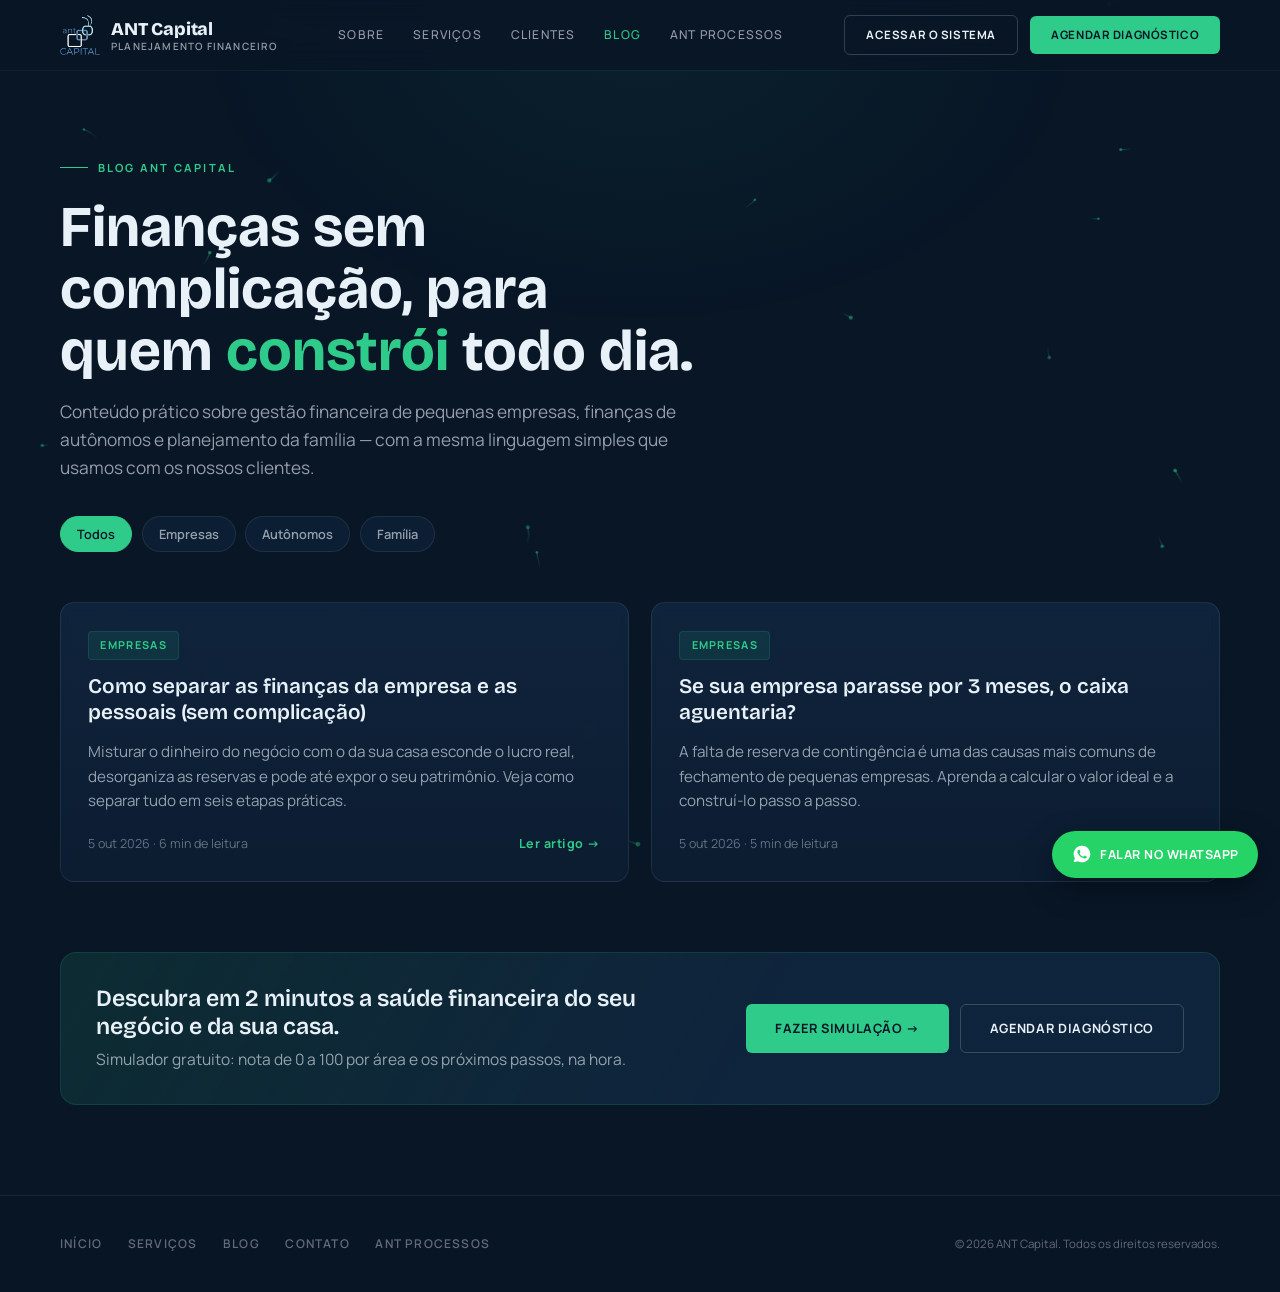
==== blog/index.html @ 0b6f9e95 "Add files via upload" ====
<!DOCTYPE html>
<html lang="pt-BR">
<head>
  <meta charset="UTF-8" />
  <meta name="viewport" content="width=device-width, initial-scale=1.0" />
  <title>Blog ANT Capital — Finanças para empresas, autônomos e famílias</title>
  <meta name="description" content="Artigos práticos sobre gestão financeira de pequenas empresas, finanças de autônomos e planejamento financeiro familiar. Conteúdo da ANT Capital, de Belo Horizonte." />
  <meta name="author" content="Rodrigo Silva — ANT Capital" />
  <meta name="robots" content="index, follow" />
  <link rel="canonical" href="https://www.antcapital.com.br/blog/" />

  <meta property="og:type" content="website" />
  <meta property="og:url" content="https://www.antcapital.com.br/blog/" />
  <meta property="og:title" content="Blog ANT Capital — Finanças sem complicação" />
  <meta property="og:description" content="Artigos práticos sobre gestão financeira de PMEs, autônomos e famílias." />
  <meta property="og:image" content="https://www.antcapital.com.br/rodrigo-silva.png" />
  <meta property="og:locale" content="pt_BR" />
  <meta property="og:site_name" content="ANT Capital" />
  <meta name="twitter:card" content="summary_large_image" />

  <link rel="icon" type="image/png" href="/blog/assets/favicon.png" />
  <link rel="preconnect" href="https://fonts.googleapis.com" />
  <link rel="preconnect" href="https://fonts.gstatic.com" crossorigin />
  <link href="https://fonts.googleapis.com/css2?family=Bricolage+Grotesque:opsz,wght@12..96,500;12..96,600;12..96,700;12..96,800&family=Manrope:wght@400;500;600;700&display=swap" rel="stylesheet" />
  <link rel="stylesheet" href="/blog/assets/blog.css" />

  <script type="application/ld+json">
  {
    "@context": "https://schema.org",
    "@type": "Blog",
    "name": "Blog ANT Capital",
    "url": "https://www.antcapital.com.br/blog/",
    "inLanguage": "pt-BR",
    "publisher": { "@type": "Organization", "name": "ANT Capital", "url": "https://www.antcapital.com.br/" }
  }
  </script>
</head>
<body data-page="blog">
<canvas id="ants" aria-hidden="true"></canvas>
<div class="glow" aria-hidden="true"></div>

<nav class="nav" aria-label="Principal">
  <div class="container nav-inner">
    <a href="/" class="nav-logo" aria-label="ANT Capital — início">
      <img src="/blog/assets/logo-ant.png" alt="" width="40" height="40" />
      <span class="nav-logo-text">ANT Capital<small>Planejamento financeiro</small></span>
    </a>
    <div class="nav-links">
      <a href="/#sobre">Sobre</a>
      <a href="/#servicos">Serviços</a>
      <a href="/#depoimentos">Clientes</a>
      <a href="/blog/" class="active">Blog</a>
      <a href="/ant-processos.html">ANT Processos</a>
    </div>
    <div class="nav-cta">
      <a href="https://app.antcapital.com.br" class="btn btn-outline btn-sm">Acessar o Sistema</a>
      <a href="/#contato" class="btn btn-primary btn-sm">Agendar Diagnóstico</a>
    </div>
    <button class="hamburger" id="hamburger" aria-label="Abrir menu" aria-expanded="false"><span></span><span></span><span></span></button>
  </div>
</nav>
<div class="mobile-menu" id="mobileMenu">
  <a href="/#sobre">Sobre</a>
  <a href="/#servicos">Serviços</a>
  <a href="/blog/">Blog</a>
  <a href="/ant-processos.html">ANT Processos</a>
  <a href="https://app.antcapital.com.br" class="btn btn-outline">Acessar o Sistema</a>
  <a href="/#contato" class="btn btn-primary">Agendar Diagnóstico</a>
</div>

<header class="blog-hero">
  <div class="container">
    <span class="eyebrow">Blog ANT Capital</span>
    <h1>Finanças sem complicação, para quem <em>constrói</em> todo dia.</h1>
    <p>Conteúdo prático sobre gestão financeira de pequenas empresas, finanças de autônomos e planejamento da família — com a mesma linguagem simples que usamos com os nossos clientes.</p>
    <div class="filters" role="group" aria-label="Filtrar por categoria">
      <button class="filter" data-cat="todos" aria-pressed="true">Todos</button>
      <button class="filter" data-cat="empresas" aria-pressed="false">Empresas</button>
      <button class="filter" data-cat="autonomos" aria-pressed="false">Autônomos</button>
      <button class="filter" data-cat="familia" aria-pressed="false">Família</button>
    </div>
  </div>
</header>

<main class="container">
  <div class="posts">
    <!-- ================================================================
         NOVOS ARTIGOS ENTRAM AQUI (o mais recente sempre em primeiro).
         Opcional: com 3 ou mais artigos, adicione a classe "featured" ao primeiro card para destacá-lo.
         data-cat: empresas | autonomos | familia
         ================================================================ -->

    <a class="post-card reveal" data-cat="empresas" href="/blog/separar-financas-empresa-e-pessoais.html">
      <span class="tag">Empresas</span>
      <h2>Como separar as finanças da empresa e as pessoais (sem complicação)</h2>
      <p>Misturar o dinheiro do negócio com o da sua casa esconde o lucro real, desorganiza as reservas e pode até expor o seu patrimônio. Veja como separar tudo em seis etapas práticas.</p>
      <div class="meta"><span>5 out 2026 · 6 min de leitura</span><span class="read">Ler artigo →</span></div>
    </a>

    <a class="post-card reveal" data-cat="empresas" href="/blog/reserva-de-contingencia-empresa.html">
      <span class="tag">Empresas</span>
      <h2>Se sua empresa parasse por 3 meses, o caixa aguentaria?</h2>
      <p>A falta de reserva de contingência é uma das causas mais comuns de fechamento de pequenas empresas. Aprenda a calcular o valor ideal e a construí-lo passo a passo.</p>
      <div class="meta"><span>5 out 2026 · 5 min de leitura</span><span class="read">Ler artigo →</span></div>
    </a>

  </div>
  <p id="vazio" hidden style="color:var(--text2);padding:0 0 60px;">Ainda não há artigos nesta categoria. Em breve!</p>
</main>

<section class="container section-cta">
  <div class="cta-box reveal">
    <div>
      <h3>Descubra em 2 minutos a saúde financeira do seu negócio e da sua casa.</h3>
      <p>Simulador gratuito: nota de 0 a 100 por área e os próximos passos, na hora.</p>
    </div>
    <div class="actions">
      <a href="/simulador.html" class="btn btn-primary">Fazer simulação →</a>
      <a href="/#contato" class="btn btn-outline">Agendar diagnóstico</a>
    </div>
  </div>
</section>

<footer class="rodape">
  <div class="container rodape-inner">
    <div class="rodape-links">
      <a href="/">Início</a>
      <a href="/#servicos">Serviços</a>
      <a href="/blog/">Blog</a>
      <a href="/#contato">Contato</a>
      <a href="/ant-processos.html">ANT Processos</a>
    </div>
    <div class="rodape-copy">© 2026 ANT Capital. Todos os direitos reservados.</div>
  </div>
</footer>

<a class="wa-float" href="https://wa.me/5531995872806?text=Ol%C3%A1%20Rodrigo%2C%20vim%20pelo%20blog%20da%20ANT%20Capital%20e%20gostaria%20de%20conversar." target="_blank" rel="noopener" aria-label="Falar no WhatsApp">
  <svg viewBox="0 0 24 24" fill="currentColor" aria-hidden="true"><path d="M12 2a10 10 0 0 0-8.6 15.1L2 22l5-1.3A10 10 0 1 0 12 2zm5.3 14.1c-.2.6-1.3 1.2-1.8 1.2-.5.1-1 .1-3.3-.8-2.7-1.1-4.5-3.9-4.6-4.1-.1-.2-1.1-1.5-1.1-2.8s.7-2 1-2.3c.2-.3.5-.3.7-.3h.5c.2 0 .4 0 .6.5l.8 2c.1.2.1.4 0 .5l-.4.6-.4.4c-.1.2-.3.3-.1.6.2.3.8 1.3 1.7 2.1 1.2 1 2.1 1.3 2.4 1.5.3.1.5.1.6-.1l.9-1c.2-.3.4-.2.6-.1l1.9.9c.3.1.5.2.5.3.1.1.1.7-.1 1.3z"/></svg>
  <span>Falar no WhatsApp</span>
</a>

<script src="/blog/assets/blog.js" defer></script>
<script>
  /* Mostra aviso quando a categoria filtrada ainda não tem artigos */
  document.querySelectorAll('.filter').forEach(function (b) {
    b.addEventListener('click', function () {
      setTimeout(function () {
        var visiveis = document.querySelectorAll('.post-card:not([hidden])').length;
        document.getElementById('vazio').hidden = visiveis > 0;
      }, 0);
    });
  });
</script>
</body>
</html>
---- blog/assets/blog.css ----
/* ==========================================================
   ANT Capital — Blog
   Estilo compartilhado por todas as páginas do blog.
   Mesma identidade do site principal (index.html).
   ========================================================== */
:root {
  --bg:       #081626;
  --bg2:      #0C1E33;
  --surface:  #10263F;
  --surface2: #15304E;
  --border:   rgba(47,203,138,0.14);
  --border2:  rgba(255,255,255,0.08);
  --green:    #2FCB8A;
  --green-hi: #6FF0B6;
  --gold:     #F3BC4E;
  --text:     #E8F0F8;
  --text-read: rgba(232,240,248,0.86);
  --text2:    rgba(232,240,248,0.62);
  --text3:    rgba(232,240,248,0.40);
  --ff-display: 'Bricolage Grotesque', system-ui, sans-serif;
  --ff-body:    'Manrope', system-ui, sans-serif;
  --ease: cubic-bezier(0.25, 0.46, 0.45, 0.94);
}
*, *::before, *::after { box-sizing: border-box; margin: 0; padding: 0; }
html { scroll-behavior: smooth; }
body {
  font-family: var(--ff-body);
  color: var(--text);
  background: var(--bg);
  line-height: 1.6;
  overflow-x: hidden;
  -webkit-font-smoothing: antialiased;
}
img { max-width: 100%; display: block; }
a { color: inherit; text-decoration: none; }
ul, ol { list-style: none; }
:focus-visible { outline: 2px solid var(--green-hi); outline-offset: 3px; border-radius: 4px; }

#ants { position: fixed; inset: 0; z-index: 0; pointer-events: none; }
.glow {
  position: fixed; top: -30%; left: 50%; transform: translateX(-50%);
  width: 900px; height: 600px; max-width: 100vw;
  background: radial-gradient(ellipse at center, rgba(47,203,138,0.06) 0%, transparent 70%);
  pointer-events: none; z-index: 0;
}
.container { width: min(1160px, 92%); margin-inline: auto; position: relative; z-index: 2; }

/* ---------- Botões ---------- */
.btn {
  display: inline-flex; align-items: center; justify-content: center; gap: .5rem;
  padding: .85rem 1.8rem; border-radius: 6px;
  font-family: var(--ff-body); font-size: .8rem; font-weight: 700;
  letter-spacing: .05em; text-transform: uppercase;
  cursor: pointer; border: none; transition: all .3s var(--ease);
}
.btn-primary { background: var(--green); color: #081626; }
.btn-primary:hover { background: var(--green-hi); transform: translateY(-2px); box-shadow: 0 8px 28px rgba(47,203,138,.35); }
.btn-outline { background: transparent; color: var(--text); border: 1px solid rgba(255,255,255,.18); }
.btn-outline:hover { border-color: var(--green); color: var(--green); background: rgba(47,203,138,.06); }
.btn-sm { padding: .62rem 1.3rem; font-size: .72rem; }

/* ---------- Navegação ---------- */
.nav { position: fixed; top: 0; left: 0; right: 0; z-index: 100; background: rgba(8,22,38,.88); backdrop-filter: blur(14px); box-shadow: 0 1px 0 rgba(47,203,138,.08); }
.nav-inner { display: flex; align-items: center; justify-content: space-between; height: 70px; gap: 1.5rem; }
.nav-logo { display: flex; align-items: center; gap: 11px; }
.nav-logo img { width: 40px; height: 40px; object-fit: contain; }
.nav-logo-text { font-family: var(--ff-display); font-weight: 800; font-size: 18px; letter-spacing: -.01em; line-height: 1; }
.nav-logo-text small { display: block; font-family: var(--ff-body); font-weight: 600; font-size: 10px; letter-spacing: .12em; text-transform: uppercase; color: var(--text2); margin-top: 3px; }
.nav-links { display: flex; align-items: center; gap: 1.8rem; }
.nav-links a { font-size: .76rem; font-weight: 500; letter-spacing: .1em; text-transform: uppercase; color: var(--text2); transition: color .2s; }
.nav-links a:hover, .nav-links a.active { color: var(--text); }
.nav-links a.active { color: var(--green); }
.nav-cta { display: flex; align-items: center; gap: .8rem; }
.hamburger { display: none; flex-direction: column; gap: 5px; cursor: pointer; padding: 8px; background: none; border: 0; }
.hamburger span { display: block; width: 24px; height: 1.5px; background: var(--text2); }
.mobile-menu { display: none; position: fixed; inset: 0; background: var(--bg); z-index: 99; flex-direction: column; align-items: center; justify-content: center; gap: 1.6rem; }
.mobile-menu.open { display: flex; }
.mobile-menu a:not(.btn) { font-family: var(--ff-display); font-size: 1.8rem; font-weight: 500; }
.mobile-menu .btn { margin-top: .4rem; }

/* ---------- Cabeçalho da listagem ---------- */
.blog-hero { padding: 150px 0 50px; }
.eyebrow { display: inline-flex; align-items: center; gap: .6rem; font-size: .7rem; font-weight: 700; letter-spacing: .2em; text-transform: uppercase; color: var(--green); }
.eyebrow::before { content: ""; width: 28px; height: 1px; background: var(--green); }
.blog-hero h1 { font-family: var(--ff-display); font-weight: 700; font-size: clamp(2.3rem, 5vw, 3.6rem); line-height: 1.08; margin: 1.2rem 0 1rem; max-width: 18ch; }
.blog-hero h1 em { font-style: normal; color: var(--green); }
.blog-hero p { color: var(--text2); font-size: 1.08rem; max-width: 56ch; }

.filters { display: flex; flex-wrap: wrap; gap: .6rem; margin-top: 2.2rem; }
.filter { background: var(--bg2); border: 1px solid var(--border2); color: var(--text2); padding: .5rem 1rem; border-radius: 999px; font: 600 .8rem var(--ff-body); cursor: pointer; transition: all .2s; }
.filter:hover { color: var(--text); border-color: rgba(255,255,255,.2); }
.filter[aria-pressed="true"] { background: var(--green); color: #081626; border-color: var(--green); }

/* ---------- Cards de artigos ---------- */
.posts { display: grid; grid-template-columns: repeat(2, minmax(0, 1fr)); gap: 1.4rem; padding-bottom: 70px; }
.post-card {
  display: flex; flex-direction: column; gap: .9rem;
  background: linear-gradient(180deg, rgba(16,38,63,.88), rgba(12,30,51,.88));
  border: 1px solid var(--border2); border-radius: 14px; padding: 1.7rem;
  backdrop-filter: blur(6px); transition: transform .3s var(--ease), border-color .3s;
}
.post-card:hover { transform: translateY(-4px); border-color: var(--border); }
.post-card.featured { grid-column: 1 / -1; padding: 2.2rem; }
.post-card.featured h2 { font-size: clamp(1.5rem, 2.6vw, 2rem); }
.post-card .tag { align-self: flex-start; font-size: .68rem; font-weight: 700; letter-spacing: .12em; text-transform: uppercase; color: var(--green); background: rgba(47,203,138,.1); border: 1px solid var(--border); padding: .3rem .7rem; border-radius: 4px; }
.post-card h2 { font-family: var(--ff-display); font-weight: 600; font-size: 1.3rem; line-height: 1.25; }
.post-card p { color: var(--text2); font-size: .95rem; }
.post-card .meta { margin-top: auto; display: flex; justify-content: space-between; align-items: center; font-size: .78rem; color: var(--text3); padding-top: .4rem; }
.post-card .meta .read { color: var(--green); font-weight: 700; letter-spacing: .04em; }
.post-card[hidden] { display: none; }

/* ---------- Caixa de chamada (CTA) ---------- */
.cta-box {
  display: grid; grid-template-columns: 1fr auto; gap: 1.5rem; align-items: center;
  background: linear-gradient(120deg, rgba(47,203,138,.12), rgba(16,38,63,.9) 60%);
  border: 1px solid var(--border); border-radius: 16px; padding: 2rem 2.2rem;
}
.cta-box h3 { font-family: var(--ff-display); font-size: 1.45rem; font-weight: 600; line-height: 1.2; margin-bottom: .4rem; }
.cta-box p { color: var(--text2); font-size: .97rem; }
.cta-box .actions { display: flex; gap: .7rem; flex-wrap: wrap; }
.section-cta { padding-bottom: 90px; }

/* ---------- Página do artigo ---------- */
.article-head { padding: 140px 0 30px; }
.crumbs { font-size: .78rem; color: var(--text3); margin-bottom: 1.4rem; }
.crumbs a { color: var(--text2); }
.crumbs a:hover { color: var(--green); }
.article-head h1 { font-family: var(--ff-display); font-weight: 700; font-size: clamp(2rem, 4.4vw, 3.1rem); line-height: 1.1; margin: 1rem 0 1.1rem; max-width: 22ch; }
.article-head .lead { font-size: 1.15rem; color: var(--text2); max-width: 60ch; }
.byline { display: flex; align-items: center; gap: .8rem; margin-top: 1.6rem; font-size: .85rem; color: var(--text2); }
.byline img { width: 42px; height: 42px; border-radius: 50%; object-fit: cover; object-position: top; border: 1px solid var(--border); }
.byline strong { color: var(--text); font-weight: 600; }

.article-wrap { display: grid; grid-template-columns: minmax(0, 1fr) 280px; gap: 3.5rem; padding: 20px 0 70px; align-items: start; }
.article-wrap > * { min-width: 0; }
.article { font-size: 1.08rem; line-height: 1.8; color: var(--text-read); max-width: 70ch; }
.article > * + * { margin-top: 1.25rem; }
.article h2 { font-family: var(--ff-display); font-weight: 600; font-size: clamp(1.45rem, 2.4vw, 1.8rem); line-height: 1.2; color: var(--text); margin-top: 2.8rem; scroll-margin-top: 90px; }
.article h3 { font-family: var(--ff-display); font-weight: 600; font-size: 1.22rem; color: var(--text); margin-top: 2rem; }
.article strong { color: var(--text); font-weight: 700; }
.article a { color: var(--green); border-bottom: 1px solid rgba(47,203,138,.35); }
.article a:hover { border-color: var(--green); }
.article ul, .article ol { padding-left: 1.3rem; }
.article ul li { list-style: none; position: relative; padding-left: .3rem; }
.article ul li::before { content: ""; position: absolute; left: -1rem; top: .78em; width: 6px; height: 6px; border-radius: 50%; background: var(--green); }
.article ol { list-style: decimal; }
.article ol li { padding-left: .3rem; }
.article ol li::marker { color: var(--green); font-weight: 700; }
.article li + li { margin-top: .55rem; }

.callout { background: rgba(16,38,63,.9); border: 1px solid var(--border2); border-left: 3px solid var(--green); border-radius: 10px; padding: 1.2rem 1.4rem; font-size: 1rem; }
.callout.gold { border-left-color: var(--gold); }
.callout .callout-title { display: block; font-weight: 700; color: var(--text); margin-bottom: .3rem; }

.table-wrap { overflow-x: auto; border: 1px solid var(--border2); border-radius: 10px; }
.article table { width: 100%; border-collapse: collapse; font-size: .95rem; min-width: 480px; }
.article th, .article td { text-align: left; padding: .75rem 1rem; border-bottom: 1px solid var(--border2); vertical-align: top; }
.article th { font-weight: 700; color: var(--text); background: rgba(16,38,63,.9); font-size: .82rem; letter-spacing: .04em; text-transform: uppercase; }
.article tr:last-child td { border-bottom: 0; }

.inline-cta { display: flex; gap: 1.2rem; align-items: center; justify-content: space-between; flex-wrap: wrap; background: rgba(47,203,138,.08); border: 1px solid var(--border); border-radius: 12px; padding: 1.2rem 1.4rem; font-size: 1rem; }
.inline-cta p { margin: 0; }
.article .inline-cta a.btn { border-bottom: 0; color: #081626; }

.disclaimer { font-size: .82rem; color: var(--text3); border-top: 1px solid var(--border2); padding-top: 1.2rem; margin-top: 2.5rem !important; line-height: 1.6; }

/* Barra lateral */
.aside { position: sticky; top: 100px; display: flex; flex-direction: column; gap: 1.2rem; }
.aside-card { background: rgba(16,38,63,.88); border: 1px solid var(--border2); border-radius: 14px; padding: 1.4rem; backdrop-filter: blur(6px); }
.aside-card h4 { font-size: .7rem; font-weight: 700; letter-spacing: .16em; text-transform: uppercase; color: var(--text3); margin-bottom: .9rem; }
.toc a { display: block; font-size: .88rem; color: var(--text2); padding: .35rem 0 .35rem .8rem; border-left: 2px solid var(--border2); transition: all .2s; }
.toc a:hover, .toc a.on { color: var(--text); border-left-color: var(--green); }
.aside-cta p { font-size: .92rem; color: var(--text2); margin-bottom: 1rem; }
.aside-cta strong { display: block; font-family: var(--ff-display); font-size: 1.15rem; color: var(--text); margin-bottom: .4rem; line-height: 1.25; }
.aside-cta .btn { width: 100%; }

.share { display: flex; gap: .5rem; flex-wrap: wrap; }
.share a, .share button { display: inline-flex; align-items: center; gap: .4rem; font: 600 .78rem var(--ff-body); color: var(--text2); background: var(--bg2); border: 1px solid var(--border2); padding: .5rem .8rem; border-radius: 6px; cursor: pointer; transition: all .2s; }
.share a:hover, .share button:hover { color: var(--green); border-color: var(--border); }
.share svg { width: 15px; height: 15px; }

/* Autor */
.author { display: grid; grid-template-columns: 88px 1fr; gap: 1.3rem; align-items: center; background: rgba(16,38,63,.88); border: 1px solid var(--border2); border-radius: 14px; padding: 1.5rem; margin-top: 2.8rem !important; }
.author img { width: 88px; height: 88px; border-radius: 50%; object-fit: cover; object-position: top; border: 1px solid var(--border); }
.author strong { display: block; font-family: var(--ff-display); font-size: 1.1rem; color: var(--text); }
.author span { display: block; font-size: .8rem; color: var(--green); font-weight: 600; letter-spacing: .04em; margin-bottom: .4rem; }
.author p { font-size: .93rem; color: var(--text2); line-height: 1.6; margin: 0; }

.related { padding: 10px 0 40px; }
.related h3 { font-family: var(--ff-display); font-size: 1.5rem; font-weight: 600; margin-bottom: 1.3rem; }

/* ---------- Rodapé ---------- */
.rodape { border-top: 1px solid var(--border2); padding: 2.4rem 0; position: relative; z-index: 2; background: rgba(8,22,38,.9); }
.rodape-inner { display: flex; align-items: center; justify-content: space-between; gap: 1.5rem; flex-wrap: wrap; }
.rodape-links { display: flex; gap: 1.6rem; flex-wrap: wrap; }
.rodape-links a { font-size: .75rem; letter-spacing: .1em; text-transform: uppercase; color: var(--text3); font-weight: 600; }
.rodape-links a:hover { color: var(--text2); }
.rodape-copy { font-size: .72rem; color: var(--text3); }

/* WhatsApp flutuante */
.wa-float { position: fixed; right: 22px; bottom: 22px; z-index: 90; display: inline-flex; align-items: center; gap: .55rem; background: #25D366; color: #fff; font: 700 .78rem var(--ff-body); letter-spacing: .04em; text-transform: uppercase; padding: .85rem 1.2rem; border-radius: 999px; box-shadow: 0 10px 30px rgba(0,0,0,.35); transition: transform .2s; }
.wa-float:hover { transform: translateY(-2px); }
.wa-float svg { width: 20px; height: 20px; }

/* Revelação ao rolar */
.reveal { opacity: 0; transform: translateY(20px); transition: opacity .7s var(--ease), transform .7s var(--ease); }
.reveal.visible { opacity: 1; transform: none; }

/* ---------- Responsivo ---------- */
@media (max-width: 1000px) {
  .article-wrap { grid-template-columns: minmax(0, 1fr); gap: 2rem; }
  .aside { position: static; }
  .aside .toc-card { display: none; }
}
@media (max-width: 860px) {
  .nav-links, .nav-cta { display: none; }
  .hamburger { display: flex; }
  .cta-box { grid-template-columns: 1fr; }
  .post-card.featured { padding: 1.7rem; }
  .blog-hero { padding-top: 120px; }
  .article-head { padding-top: 115px; }
  .wa-float span { display: none; }
  .wa-float { padding: .9rem; }
}
@media (max-width: 760px) {
  .posts { grid-template-columns: 1fr; }
}
@media (max-width: 520px) {
  .article { font-size: 1.02rem; }
  .author { grid-template-columns: 1fr; text-align: left; }
  .cta-box { padding: 1.5rem; }
  .cta-box .actions .btn { width: 100%; }
}
@media (prefers-reduced-motion: reduce) {
  html { scroll-behavior: auto; }
  .reveal { opacity: 1; transform: none; transition: none; }
}
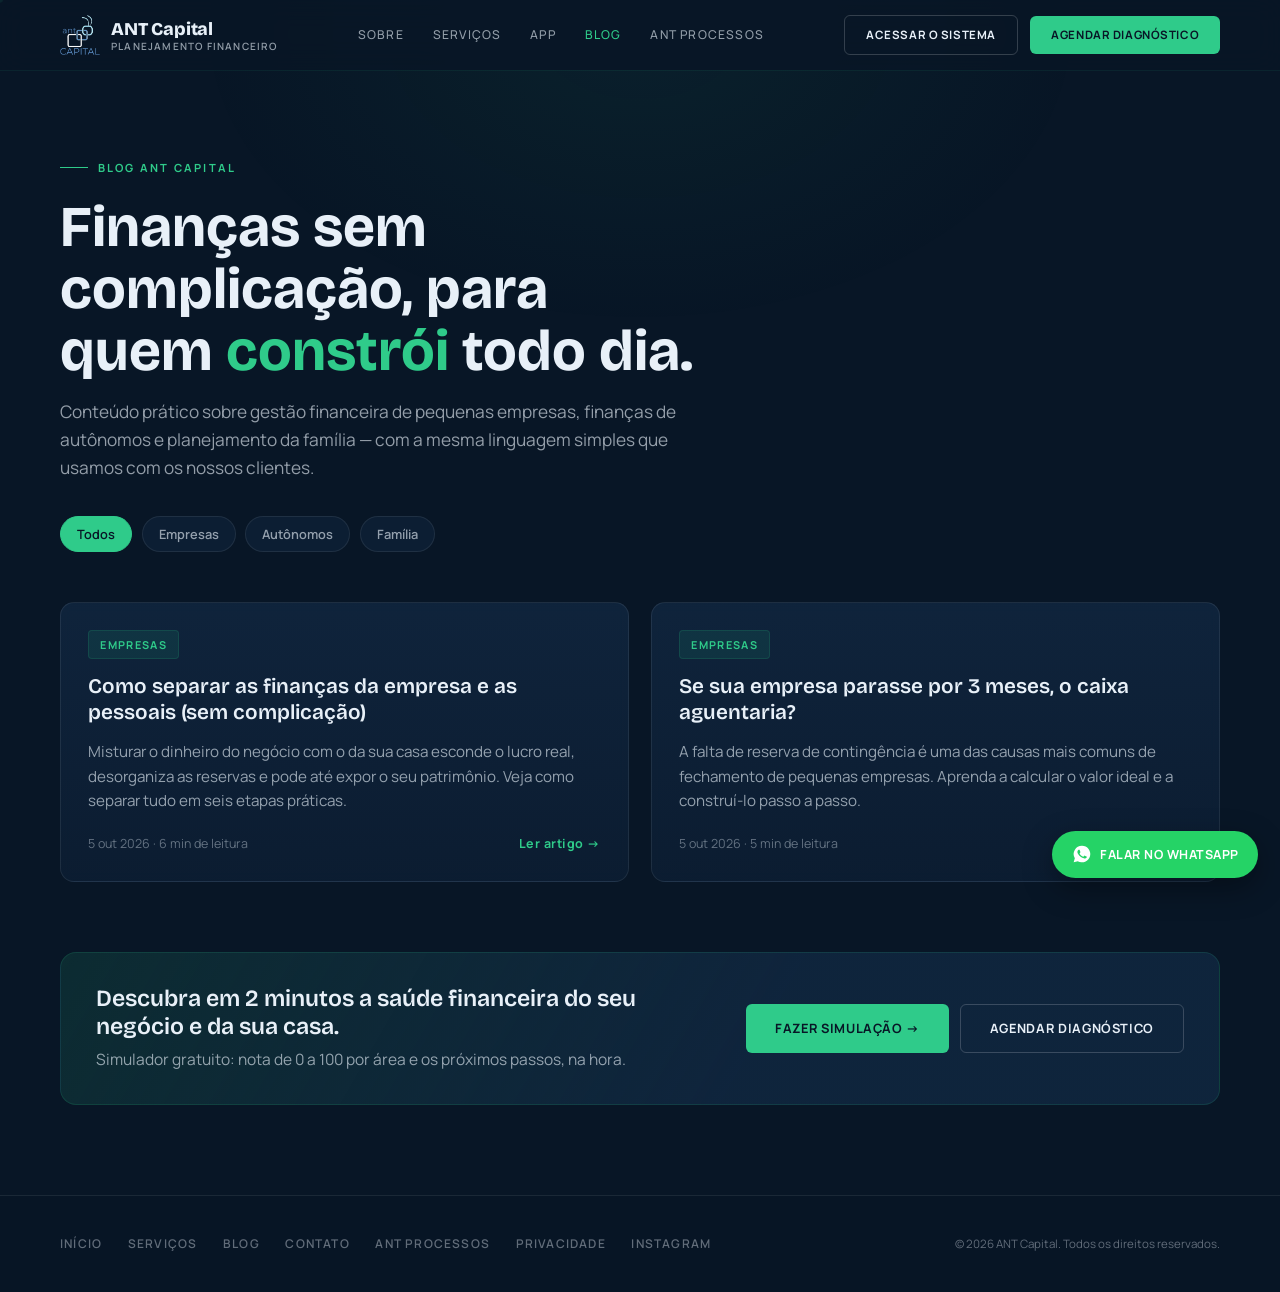
==== commit 00ca07c4: "Add files via upload" ====
--- a/blog/index.html
+++ b/blog/index.html
@@ -48,7 +48,7 @@
     <div class="nav-links">
       <a href="/#sobre">Sobre</a>
       <a href="/#servicos">Serviços</a>
-      <a href="/#depoimentos">Clientes</a>
+      <a href="/#app">App</a>
       <a href="/blog/" class="active">Blog</a>
       <a href="/ant-processos.html">ANT Processos</a>
     </div>
@@ -129,6 +129,8 @@
       <a href="/blog/">Blog</a>
       <a href="/#contato">Contato</a>
       <a href="/ant-processos.html">ANT Processos</a>
+      <a href="/politica-de-privacidade.html">Privacidade</a>
+      <a href="https://www.instagram.com/antconsultoria/" target="_blank" rel="noopener">Instagram</a>
     </div>
     <div class="rodape-copy">© 2026 ANT Capital. Todos os direitos reservados.</div>
   </div>
